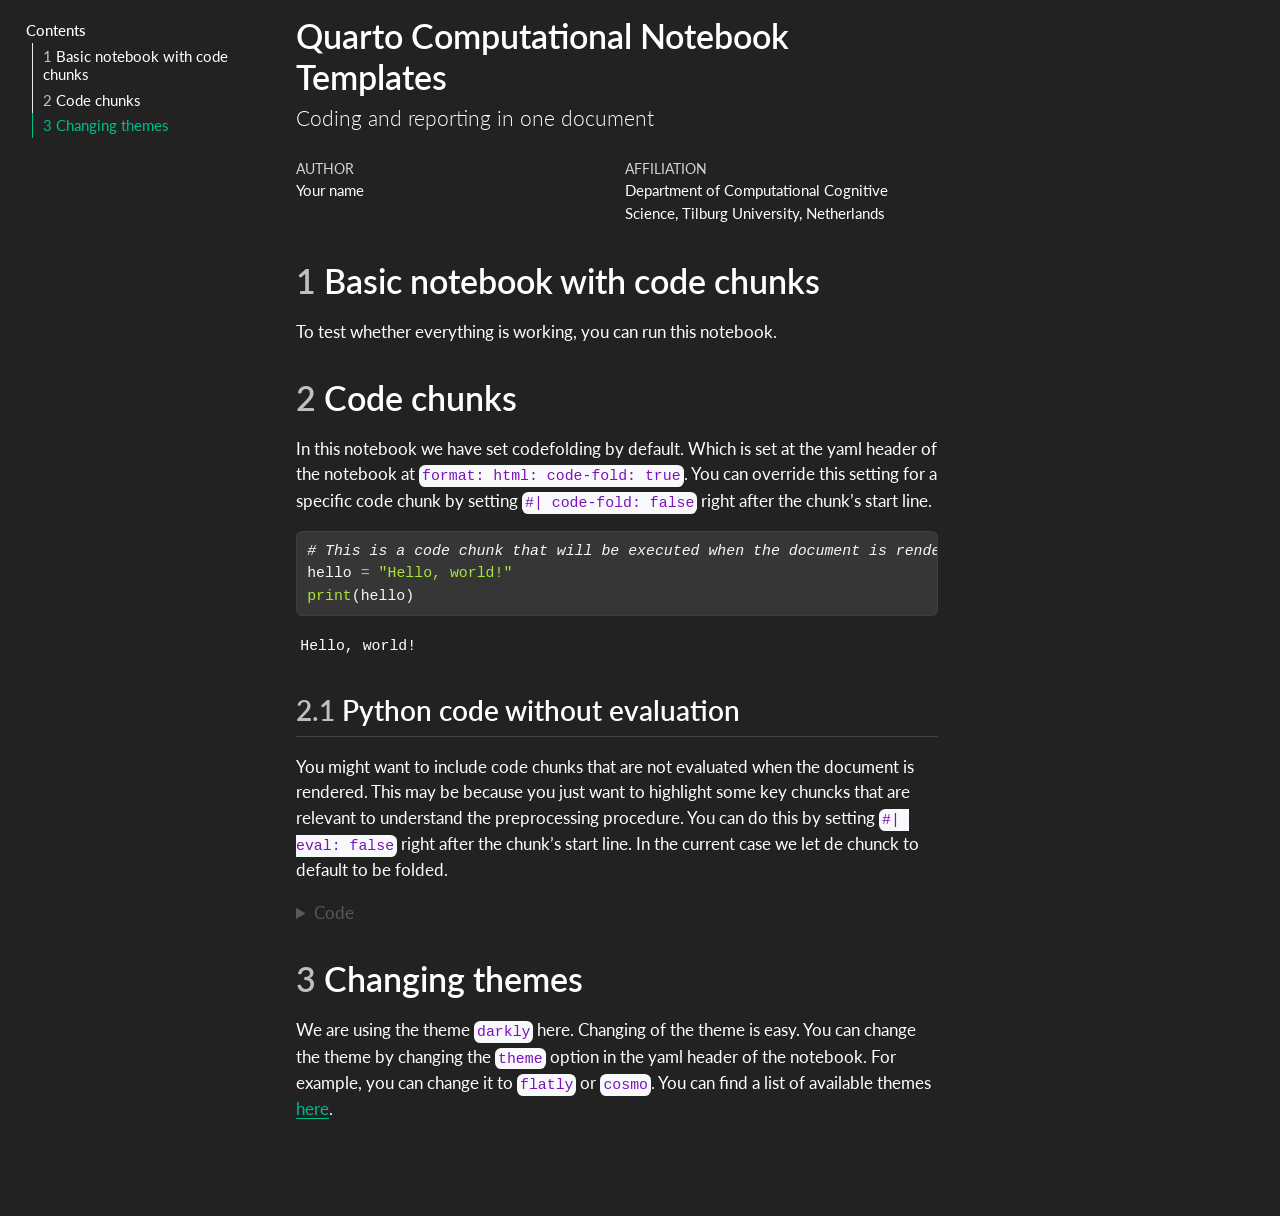
==== workspaces/basicnotebookprerendered/index.html @ 8256eb09 "Include workspace examples." ====
<!DOCTYPE html>
<html xmlns="http://www.w3.org/1999/xhtml" lang="en" xml:lang="en"><head>

<meta charset="utf-8">
<meta name="generator" content="quarto-1.7.29">

<meta name="viewport" content="width=device-width, initial-scale=1.0, user-scalable=yes">

<meta name="author" content="Your name">

<title>Quarto Computational Notebook Templates</title>
<style>
code{white-space: pre-wrap;}
span.smallcaps{font-variant: small-caps;}
div.columns{display: flex; gap: min(4vw, 1.5em);}
div.column{flex: auto; overflow-x: auto;}
div.hanging-indent{margin-left: 1.5em; text-indent: -1.5em;}
ul.task-list{list-style: none;}
ul.task-list li input[type="checkbox"] {
  width: 0.8em;
  margin: 0 0.8em 0.2em -1em; /* quarto-specific, see https://github.com/quarto-dev/quarto-cli/issues/4556 */ 
  vertical-align: middle;
}
/* CSS for syntax highlighting */
html { -webkit-text-size-adjust: 100%; }
pre > code.sourceCode { white-space: pre; position: relative; }
pre > code.sourceCode > span { display: inline-block; line-height: 1.25; }
pre > code.sourceCode > span:empty { height: 1.2em; }
.sourceCode { overflow: visible; }
code.sourceCode > span { color: inherit; text-decoration: inherit; }
div.sourceCode { margin: 1em 0; }
pre.sourceCode { margin: 0; }
@media screen {
div.sourceCode { overflow: auto; }
}
@media print {
pre > code.sourceCode { white-space: pre-wrap; }
pre > code.sourceCode > span { text-indent: -5em; padding-left: 5em; }
}
pre.numberSource code
  { counter-reset: source-line 0; }
pre.numberSource code > span
  { position: relative; left: -4em; counter-increment: source-line; }
pre.numberSource code > span > a:first-child::before
  { content: counter(source-line);
    position: relative; left: -1em; text-align: right; vertical-align: baseline;
    border: none; display: inline-block;
    -webkit-touch-callout: none; -webkit-user-select: none;
    -khtml-user-select: none; -moz-user-select: none;
    -ms-user-select: none; user-select: none;
    padding: 0 4px; width: 4em;
  }
pre.numberSource { margin-left: 3em;  padding-left: 4px; }
div.sourceCode
  {   }
@media screen {
pre > code.sourceCode > span > a:first-child::before { text-decoration: underline; }
}
</style>


<script src="index_files/libs/clipboard/clipboard.min.js"></script>
<script src="index_files/libs/quarto-html/quarto.js" type="module"></script>
<script src="index_files/libs/quarto-html/tabsets/tabsets.js" type="module"></script>
<script src="index_files/libs/quarto-html/popper.min.js"></script>
<script src="index_files/libs/quarto-html/tippy.umd.min.js"></script>
<script src="index_files/libs/quarto-html/anchor.min.js"></script>
<link href="index_files/libs/quarto-html/tippy.css" rel="stylesheet">
<link href="index_files/libs/quarto-html/quarto-syntax-highlighting-dark-748b535e376f14d4692bf2b2e5fd6380.css" rel="stylesheet" id="quarto-text-highlighting-styles">
<script src="index_files/libs/bootstrap/bootstrap.min.js"></script>
<link href="index_files/libs/bootstrap/bootstrap-icons.css" rel="stylesheet">
<link href="index_files/libs/bootstrap/bootstrap-dd69d3d26763a1884eb60582decffdb7.min.css" rel="stylesheet" append-hash="true" id="quarto-bootstrap" data-mode="dark">


</head>

<body class="quarto-light">

<div id="quarto-content" class="page-columns page-rows-contents page-layout-article toc-left">
<div id="quarto-sidebar-toc-left" class="sidebar toc-left">
  <nav id="TOC" role="doc-toc" class="toc-active">
    <h2 id="toc-title">Contents</h2>
   
  <ul>
  <li><a href="#basic-notebook-with-code-chunks" id="toc-basic-notebook-with-code-chunks" class="nav-link active" data-scroll-target="#basic-notebook-with-code-chunks"><span class="header-section-number">1</span> Basic notebook with code chunks</a></li>
  <li><a href="#code-chunks" id="toc-code-chunks" class="nav-link" data-scroll-target="#code-chunks"><span class="header-section-number">2</span> Code chunks</a>
  <ul class="collapse">
  <li><a href="#python-code-without-evaluation" id="toc-python-code-without-evaluation" class="nav-link" data-scroll-target="#python-code-without-evaluation"><span class="header-section-number">2.1</span> Python code without evaluation</a></li>
  </ul></li>
  <li><a href="#changing-themes" id="toc-changing-themes" class="nav-link" data-scroll-target="#changing-themes"><span class="header-section-number">3</span> Changing themes</a></li>
  </ul>
</nav>
</div>
<div id="quarto-margin-sidebar" class="sidebar margin-sidebar zindex-bottom">
</div>
<main class="content" id="quarto-document-content">

<header id="title-block-header" class="quarto-title-block default">
<div class="quarto-title">
<h1 class="title">Quarto Computational Notebook Templates</h1>
<p class="subtitle lead">Coding and reporting in one document</p>
</div>


<div class="quarto-title-meta-author">
  <div class="quarto-title-meta-heading">Author</div>
  <div class="quarto-title-meta-heading">Affiliation</div>
  
    <div class="quarto-title-meta-contents">
    <p class="author">Your name </p>
  </div>
  <div class="quarto-title-meta-contents">
        <p class="affiliation">
            Department of Computational Cognitive Science, Tilburg University, Netherlands
          </p>
      </div>
  </div>

<div class="quarto-title-meta">

      
  
    
  </div>
  


</header>


<section id="basic-notebook-with-code-chunks" class="level1" data-number="1">
<h1 data-number="1"><span class="header-section-number">1</span> Basic notebook with code chunks</h1>
<p>To test whether everything is working, you can run this notebook.</p>
</section>
<section id="code-chunks" class="level1" data-number="2">
<h1 data-number="2"><span class="header-section-number">2</span> Code chunks</h1>
<p>In this notebook we have set codefolding by default. Which is set at the yaml header of the notebook at <code>format: html: code-fold: true</code>. You can override this setting for a specific code chunk by setting <code>#| code-fold: false</code> right after the chunk’s start line.</p>
<div id="be5380f8" class="cell" data-execution_count="1">
<div class="sourceCode cell-code" id="cb1"><pre class="sourceCode python code-with-copy"><code class="sourceCode python"><span id="cb1-1"><a href="#cb1-1" aria-hidden="true" tabindex="-1"></a><span class="co"># This is a code chunk that will be executed when the document is rendered.</span></span>
<span id="cb1-2"><a href="#cb1-2" aria-hidden="true" tabindex="-1"></a>hello <span class="op">=</span> <span class="st">"Hello, world!"</span></span>
<span id="cb1-3"><a href="#cb1-3" aria-hidden="true" tabindex="-1"></a><span class="bu">print</span>(hello)</span></code><button title="Copy to Clipboard" class="code-copy-button"><i class="bi"></i></button></pre></div>
<div class="cell-output cell-output-stdout">
<pre><code>Hello, world!</code></pre>
</div>
</div>
<section id="python-code-without-evaluation" class="level2" data-number="2.1">
<h2 data-number="2.1" class="anchored" data-anchor-id="python-code-without-evaluation"><span class="header-section-number">2.1</span> Python code without evaluation</h2>
<p>You might want to include code chunks that are not evaluated when the document is rendered. This may be because you just want to highlight some key chuncks that are relevant to understand the preprocessing procedure. You can do this by setting <code>#| eval: false</code> right after the chunk’s start line. In the current case we let de chunck to default to be folded.</p>
<div id="925dd964" class="cell" data-execution_count="2">
<details class="code-fold">
<summary>Code</summary>
<div class="sourceCode cell-code" id="cb3"><pre class="sourceCode python code-with-copy"><code class="sourceCode python"><span id="cb3-1"><a href="#cb3-1" aria-hidden="true" tabindex="-1"></a><span class="im">import</span> scipy.stats <span class="im">as</span> stats</span>
<span id="cb3-2"><a href="#cb3-2" aria-hidden="true" tabindex="-1"></a></span>
<span id="cb3-3"><a href="#cb3-3" aria-hidden="true" tabindex="-1"></a><span class="co"># simulate a timeseries of 1000 data points</span></span>
<span id="cb3-4"><a href="#cb3-4" aria-hidden="true" tabindex="-1"></a>ts <span class="op">=</span> stats.norm.rvs(size<span class="op">=</span><span class="dv">1000</span>)</span>
<span id="cb3-5"><a href="#cb3-5" aria-hidden="true" tabindex="-1"></a></span>
<span id="cb3-6"><a href="#cb3-6" aria-hidden="true" tabindex="-1"></a><span class="co"># take the mean</span></span>
<span id="cb3-7"><a href="#cb3-7" aria-hidden="true" tabindex="-1"></a>mean_ts <span class="op">=</span> stats.tmean(ts)</span>
<span id="cb3-8"><a href="#cb3-8" aria-hidden="true" tabindex="-1"></a><span class="bu">print</span>(<span class="ss">f"The mean of the simulated timeseries is: </span><span class="sc">{</span>mean_ts<span class="sc">}</span><span class="ss">"</span>)</span></code><button title="Copy to Clipboard" class="code-copy-button"><i class="bi"></i></button></pre></div>
</details>
</div>
</section>
</section>
<section id="changing-themes" class="level1" data-number="3">
<h1 data-number="3"><span class="header-section-number">3</span> Changing themes</h1>
<p>We are using the theme <code>darkly</code> here. Changing of the theme is easy. You can change the theme by changing the <code>theme</code> option in the yaml header of the notebook. For example, you can change it to <code>flatly</code> or <code>cosmo</code>. You can find a list of available themes <a href="https://quarto.org/docs/output-formats/html-themes.html">here</a>.</p>
</section>

</main>
<!-- /main column -->
<script id="quarto-html-after-body" type="application/javascript">
  window.document.addEventListener("DOMContentLoaded", function (event) {
    const icon = "";
    const anchorJS = new window.AnchorJS();
    anchorJS.options = {
      placement: 'right',
      icon: icon
    };
    anchorJS.add('.anchored');
    const isCodeAnnotation = (el) => {
      for (const clz of el.classList) {
        if (clz.startsWith('code-annotation-')) {                     
          return true;
        }
      }
      return false;
    }
    const onCopySuccess = function(e) {
      // button target
      const button = e.trigger;
      // don't keep focus
      button.blur();
      // flash "checked"
      button.classList.add('code-copy-button-checked');
      var currentTitle = button.getAttribute("title");
      button.setAttribute("title", "Copied!");
      let tooltip;
      if (window.bootstrap) {
        button.setAttribute("data-bs-toggle", "tooltip");
        button.setAttribute("data-bs-placement", "left");
        button.setAttribute("data-bs-title", "Copied!");
        tooltip = new bootstrap.Tooltip(button, 
          { trigger: "manual", 
            customClass: "code-copy-button-tooltip",
            offset: [0, -8]});
        tooltip.show();    
      }
      setTimeout(function() {
        if (tooltip) {
          tooltip.hide();
          button.removeAttribute("data-bs-title");
          button.removeAttribute("data-bs-toggle");
          button.removeAttribute("data-bs-placement");
        }
        button.setAttribute("title", currentTitle);
        button.classList.remove('code-copy-button-checked');
      }, 1000);
      // clear code selection
      e.clearSelection();
    }
    const getTextToCopy = function(trigger) {
        const codeEl = trigger.previousElementSibling.cloneNode(true);
        for (const childEl of codeEl.children) {
          if (isCodeAnnotation(childEl)) {
            childEl.remove();
          }
        }
        return codeEl.innerText;
    }
    const clipboard = new window.ClipboardJS('.code-copy-button:not([data-in-quarto-modal])', {
      text: getTextToCopy
    });
    clipboard.on('success', onCopySuccess);
    if (window.document.getElementById('quarto-embedded-source-code-modal')) {
      const clipboardModal = new window.ClipboardJS('.code-copy-button[data-in-quarto-modal]', {
        text: getTextToCopy,
        container: window.document.getElementById('quarto-embedded-source-code-modal')
      });
      clipboardModal.on('success', onCopySuccess);
    }
      var localhostRegex = new RegExp(/^(?:http|https):\/\/localhost\:?[0-9]*\//);
      var mailtoRegex = new RegExp(/^mailto:/);
        var filterRegex = new RegExp('/' + window.location.host + '/');
      var isInternal = (href) => {
          return filterRegex.test(href) || localhostRegex.test(href) || mailtoRegex.test(href);
      }
      // Inspect non-navigation links and adorn them if external
     var links = window.document.querySelectorAll('a[href]:not(.nav-link):not(.navbar-brand):not(.toc-action):not(.sidebar-link):not(.sidebar-item-toggle):not(.pagination-link):not(.no-external):not([aria-hidden]):not(.dropdown-item):not(.quarto-navigation-tool):not(.about-link)');
      for (var i=0; i<links.length; i++) {
        const link = links[i];
        if (!isInternal(link.href)) {
          // undo the damage that might have been done by quarto-nav.js in the case of
          // links that we want to consider external
          if (link.dataset.originalHref !== undefined) {
            link.href = link.dataset.originalHref;
          }
        }
      }
    function tippyHover(el, contentFn, onTriggerFn, onUntriggerFn) {
      const config = {
        allowHTML: true,
        maxWidth: 500,
        delay: 100,
        arrow: false,
        appendTo: function(el) {
            return el.parentElement;
        },
        interactive: true,
        interactiveBorder: 10,
        theme: 'quarto',
        placement: 'bottom-start',
      };
      if (contentFn) {
        config.content = contentFn;
      }
      if (onTriggerFn) {
        config.onTrigger = onTriggerFn;
      }
      if (onUntriggerFn) {
        config.onUntrigger = onUntriggerFn;
      }
      window.tippy(el, config); 
    }
    const noterefs = window.document.querySelectorAll('a[role="doc-noteref"]');
    for (var i=0; i<noterefs.length; i++) {
      const ref = noterefs[i];
      tippyHover(ref, function() {
        // use id or data attribute instead here
        let href = ref.getAttribute('data-footnote-href') || ref.getAttribute('href');
        try { href = new URL(href).hash; } catch {}
        const id = href.replace(/^#\/?/, "");
        const note = window.document.getElementById(id);
        if (note) {
          return note.innerHTML;
        } else {
          return "";
        }
      });
    }
    const xrefs = window.document.querySelectorAll('a.quarto-xref');
    const processXRef = (id, note) => {
      // Strip column container classes
      const stripColumnClz = (el) => {
        el.classList.remove("page-full", "page-columns");
        if (el.children) {
          for (const child of el.children) {
            stripColumnClz(child);
          }
        }
      }
      stripColumnClz(note)
      if (id === null || id.startsWith('sec-')) {
        // Special case sections, only their first couple elements
        const container = document.createElement("div");
        if (note.children && note.children.length > 2) {
          container.appendChild(note.children[0].cloneNode(true));
          for (let i = 1; i < note.children.length; i++) {
            const child = note.children[i];
            if (child.tagName === "P" && child.innerText === "") {
              continue;
            } else {
              container.appendChild(child.cloneNode(true));
              break;
            }
          }
          if (window.Quarto?.typesetMath) {
            window.Quarto.typesetMath(container);
          }
          return container.innerHTML
        } else {
          if (window.Quarto?.typesetMath) {
            window.Quarto.typesetMath(note);
          }
          return note.innerHTML;
        }
      } else {
        // Remove any anchor links if they are present
        const anchorLink = note.querySelector('a.anchorjs-link');
        if (anchorLink) {
          anchorLink.remove();
        }
        if (window.Quarto?.typesetMath) {
          window.Quarto.typesetMath(note);
        }
        if (note.classList.contains("callout")) {
          return note.outerHTML;
        } else {
          return note.innerHTML;
        }
      }
    }
    for (var i=0; i<xrefs.length; i++) {
      const xref = xrefs[i];
      tippyHover(xref, undefined, function(instance) {
        instance.disable();
        let url = xref.getAttribute('href');
        let hash = undefined; 
        if (url.startsWith('#')) {
          hash = url;
        } else {
          try { hash = new URL(url).hash; } catch {}
        }
        if (hash) {
          const id = hash.replace(/^#\/?/, "");
          const note = window.document.getElementById(id);
          if (note !== null) {
            try {
              const html = processXRef(id, note.cloneNode(true));
              instance.setContent(html);
            } finally {
              instance.enable();
              instance.show();
            }
          } else {
            // See if we can fetch this
            fetch(url.split('#')[0])
            .then(res => res.text())
            .then(html => {
              const parser = new DOMParser();
              const htmlDoc = parser.parseFromString(html, "text/html");
              const note = htmlDoc.getElementById(id);
              if (note !== null) {
                const html = processXRef(id, note);
                instance.setContent(html);
              } 
            }).finally(() => {
              instance.enable();
              instance.show();
            });
          }
        } else {
          // See if we can fetch a full url (with no hash to target)
          // This is a special case and we should probably do some content thinning / targeting
          fetch(url)
          .then(res => res.text())
          .then(html => {
            const parser = new DOMParser();
            const htmlDoc = parser.parseFromString(html, "text/html");
            const note = htmlDoc.querySelector('main.content');
            if (note !== null) {
              // This should only happen for chapter cross references
              // (since there is no id in the URL)
              // remove the first header
              if (note.children.length > 0 && note.children[0].tagName === "HEADER") {
                note.children[0].remove();
              }
              const html = processXRef(null, note);
              instance.setContent(html);
            } 
          }).finally(() => {
            instance.enable();
            instance.show();
          });
        }
      }, function(instance) {
      });
    }
        let selectedAnnoteEl;
        const selectorForAnnotation = ( cell, annotation) => {
          let cellAttr = 'data-code-cell="' + cell + '"';
          let lineAttr = 'data-code-annotation="' +  annotation + '"';
          const selector = 'span[' + cellAttr + '][' + lineAttr + ']';
          return selector;
        }
        const selectCodeLines = (annoteEl) => {
          const doc = window.document;
          const targetCell = annoteEl.getAttribute("data-target-cell");
          const targetAnnotation = annoteEl.getAttribute("data-target-annotation");
          const annoteSpan = window.document.querySelector(selectorForAnnotation(targetCell, targetAnnotation));
          const lines = annoteSpan.getAttribute("data-code-lines").split(",");
          const lineIds = lines.map((line) => {
            return targetCell + "-" + line;
          })
          let top = null;
          let height = null;
          let parent = null;
          if (lineIds.length > 0) {
              //compute the position of the single el (top and bottom and make a div)
              const el = window.document.getElementById(lineIds[0]);
              top = el.offsetTop;
              height = el.offsetHeight;
              parent = el.parentElement.parentElement;
            if (lineIds.length > 1) {
              const lastEl = window.document.getElementById(lineIds[lineIds.length - 1]);
              const bottom = lastEl.offsetTop + lastEl.offsetHeight;
              height = bottom - top;
            }
            if (top !== null && height !== null && parent !== null) {
              // cook up a div (if necessary) and position it 
              let div = window.document.getElementById("code-annotation-line-highlight");
              if (div === null) {
                div = window.document.createElement("div");
                div.setAttribute("id", "code-annotation-line-highlight");
                div.style.position = 'absolute';
                parent.appendChild(div);
              }
              div.style.top = top - 2 + "px";
              div.style.height = height + 4 + "px";
              div.style.left = 0;
              let gutterDiv = window.document.getElementById("code-annotation-line-highlight-gutter");
              if (gutterDiv === null) {
                gutterDiv = window.document.createElement("div");
                gutterDiv.setAttribute("id", "code-annotation-line-highlight-gutter");
                gutterDiv.style.position = 'absolute';
                const codeCell = window.document.getElementById(targetCell);
                const gutter = codeCell.querySelector('.code-annotation-gutter');
                gutter.appendChild(gutterDiv);
              }
              gutterDiv.style.top = top - 2 + "px";
              gutterDiv.style.height = height + 4 + "px";
            }
            selectedAnnoteEl = annoteEl;
          }
        };
        const unselectCodeLines = () => {
          const elementsIds = ["code-annotation-line-highlight", "code-annotation-line-highlight-gutter"];
          elementsIds.forEach((elId) => {
            const div = window.document.getElementById(elId);
            if (div) {
              div.remove();
            }
          });
          selectedAnnoteEl = undefined;
        };
          // Handle positioning of the toggle
      window.addEventListener(
        "resize",
        throttle(() => {
          elRect = undefined;
          if (selectedAnnoteEl) {
            selectCodeLines(selectedAnnoteEl);
          }
        }, 10)
      );
      function throttle(fn, ms) {
      let throttle = false;
      let timer;
        return (...args) => {
          if(!throttle) { // first call gets through
              fn.apply(this, args);
              throttle = true;
          } else { // all the others get throttled
              if(timer) clearTimeout(timer); // cancel #2
              timer = setTimeout(() => {
                fn.apply(this, args);
                timer = throttle = false;
              }, ms);
          }
        };
      }
        // Attach click handler to the DT
        const annoteDls = window.document.querySelectorAll('dt[data-target-cell]');
        for (const annoteDlNode of annoteDls) {
          annoteDlNode.addEventListener('click', (event) => {
            const clickedEl = event.target;
            if (clickedEl !== selectedAnnoteEl) {
              unselectCodeLines();
              const activeEl = window.document.querySelector('dt[data-target-cell].code-annotation-active');
              if (activeEl) {
                activeEl.classList.remove('code-annotation-active');
              }
              selectCodeLines(clickedEl);
              clickedEl.classList.add('code-annotation-active');
            } else {
              // Unselect the line
              unselectCodeLines();
              clickedEl.classList.remove('code-annotation-active');
            }
          });
        }
    const findCites = (el) => {
      const parentEl = el.parentElement;
      if (parentEl) {
        const cites = parentEl.dataset.cites;
        if (cites) {
          return {
            el,
            cites: cites.split(' ')
          };
        } else {
          return findCites(el.parentElement)
        }
      } else {
        return undefined;
      }
    };
    var bibliorefs = window.document.querySelectorAll('a[role="doc-biblioref"]');
    for (var i=0; i<bibliorefs.length; i++) {
      const ref = bibliorefs[i];
      const citeInfo = findCites(ref);
      if (citeInfo) {
        tippyHover(citeInfo.el, function() {
          var popup = window.document.createElement('div');
          citeInfo.cites.forEach(function(cite) {
            var citeDiv = window.document.createElement('div');
            citeDiv.classList.add('hanging-indent');
            citeDiv.classList.add('csl-entry');
            var biblioDiv = window.document.getElementById('ref-' + cite);
            if (biblioDiv) {
              citeDiv.innerHTML = biblioDiv.innerHTML;
            }
            popup.appendChild(citeDiv);
          });
          return popup.innerHTML;
        });
      }
    }
  });
  </script>
</div> <!-- /content -->




</body></html>
---- workspaces/basicnotebookprerendered/index_files/libs/quarto-html/tippy.css ----
.tippy-box[data-animation=fade][data-state=hidden]{opacity:0}[data-tippy-root]{max-width:calc(100vw - 10px)}.tippy-box{position:relative;background-color:#333;color:#fff;border-radius:4px;font-size:14px;line-height:1.4;white-space:normal;outline:0;transition-property:transform,visibility,opacity}.tippy-box[data-placement^=top]>.tippy-arrow{bottom:0}.tippy-box[data-placement^=top]>.tippy-arrow:before{bottom:-7px;left:0;border-width:8px 8px 0;border-top-color:initial;transform-origin:center top}.tippy-box[data-placement^=bottom]>.tippy-arrow{top:0}.tippy-box[data-placement^=bottom]>.tippy-arrow:before{top:-7px;left:0;border-width:0 8px 8px;border-bottom-color:initial;transform-origin:center bottom}.tippy-box[data-placement^=left]>.tippy-arrow{right:0}.tippy-box[data-placement^=left]>.tippy-arrow:before{border-width:8px 0 8px 8px;border-left-color:initial;right:-7px;transform-origin:center left}.tippy-box[data-placement^=right]>.tippy-arrow{left:0}.tippy-box[data-placement^=right]>.tippy-arrow:before{left:-7px;border-width:8px 8px 8px 0;border-right-color:initial;transform-origin:center right}.tippy-box[data-inertia][data-state=visible]{transition-timing-function:cubic-bezier(.54,1.5,.38,1.11)}.tippy-arrow{width:16px;height:16px;color:#333}.tippy-arrow:before{content:"";position:absolute;border-color:transparent;border-style:solid}.tippy-content{position:relative;padding:5px 9px;z-index:1}
---- workspaces/basicnotebookprerendered/index_files/libs/quarto-html/quarto-syntax-highlighting-dark-748b535e376f14d4692bf2b2e5fd6380.css ----
/* quarto syntax highlight colors */
:root {
  --quarto-hl-al-color: #f07178;
  --quarto-hl-an-color: #d4d0ab;
  --quarto-hl-at-color: #00e0e0;
  --quarto-hl-bn-color: #d4d0ab;
  --quarto-hl-bu-color: #abe338;
  --quarto-hl-ch-color: #abe338;
  --quarto-hl-co-color: #f8f8f2;
  --quarto-hl-cv-color: #ffd700;
  --quarto-hl-cn-color: #ffd700;
  --quarto-hl-cf-color: #ffa07a;
  --quarto-hl-dt-color: #ffa07a;
  --quarto-hl-dv-color: #d4d0ab;
  --quarto-hl-do-color: #f8f8f2;
  --quarto-hl-er-color: #f07178;
  --quarto-hl-ex-color: #00e0e0;
  --quarto-hl-fl-color: #d4d0ab;
  --quarto-hl-fu-color: #ffa07a;
  --quarto-hl-im-color: #abe338;
  --quarto-hl-in-color: #d4d0ab;
  --quarto-hl-kw-color: #ffa07a;
  --quarto-hl-op-color: #ffa07a;
  --quarto-hl-ot-color: #00e0e0;
  --quarto-hl-pp-color: #dcc6e0;
  --quarto-hl-re-color: #00e0e0;
  --quarto-hl-sc-color: #abe338;
  --quarto-hl-ss-color: #abe338;
  --quarto-hl-st-color: #abe338;
  --quarto-hl-va-color: #00e0e0;
  --quarto-hl-vs-color: #abe338;
  --quarto-hl-wa-color: #dcc6e0;
}

/* other quarto variables */
:root {
  --quarto-font-monospace: SFMono-Regular, Menlo, Monaco, Consolas, "Liberation Mono", "Courier New", monospace;
}

/* syntax highlight based on Pandoc's rules */
pre > code.sourceCode > span {
  color: #f8f8f2;
}

code.sourceCode > span {
  color: #f8f8f2;
}

div.sourceCode,
div.sourceCode pre.sourceCode {
  color: #f8f8f2;
}

/* Normal */
code span {
  color: #f8f8f2;
}

/* Alert */
code span.al {
  color: #f07178;
}

/* Annotation */
code span.an {
  color: #d4d0ab;
}

/* Attribute */
code span.at {
  color: #00e0e0;
}

/* BaseN */
code span.bn {
  color: #d4d0ab;
}

/* BuiltIn */
code span.bu {
  color: #abe338;
}

/* ControlFlow */
code span.cf {
  font-weight: bold;
  color: #ffa07a;
}

/* Char */
code span.ch {
  color: #abe338;
}

/* Constant */
code span.cn {
  color: #ffd700;
}

/* Comment */
code span.co {
  font-style: italic;
  color: #f8f8f2;
}

/* CommentVar */
code span.cv {
  color: #ffd700;
}

/* Documentation */
code span.do {
  color: #f8f8f2;
}

/* DataType */
code span.dt {
  color: #ffa07a;
}

/* DecVal */
code span.dv {
  color: #d4d0ab;
}

/* Error */
code span.er {
  color: #f07178;
  text-decoration: underline;
}

/* Extension */
code span.ex {
  font-weight: bold;
  color: #00e0e0;
}

/* Float */
code span.fl {
  color: #d4d0ab;
}

/* Function */
code span.fu {
  color: #ffa07a;
}

/* Import */
code span.im {
  color: #abe338;
}

/* Information */
code span.in {
  color: #d4d0ab;
}

/* Keyword */
code span.kw {
  font-weight: bold;
  color: #ffa07a;
}

/* Operator */
code span.op {
  color: #ffa07a;
}

/* Other */
code span.ot {
  color: #00e0e0;
}

/* Preprocessor */
code span.pp {
  color: #dcc6e0;
}

/* RegionMarker */
code span.re {
  background-color: #f8f8f2;
  color: #00e0e0;
}

/* SpecialChar */
code span.sc {
  color: #abe338;
}

/* SpecialString */
code span.ss {
  color: #abe338;
}

/* String */
code span.st {
  color: #abe338;
}

/* Variable */
code span.va {
  color: #00e0e0;
}

/* VerbatimString */
code span.vs {
  color: #abe338;
}

/* Warning */
code span.wa {
  color: #dcc6e0;
}

.prevent-inlining {
  content: "</";
}

/*# sourceMappingURL=a169f92a7619bb7359e95dffce117b32.css.map */
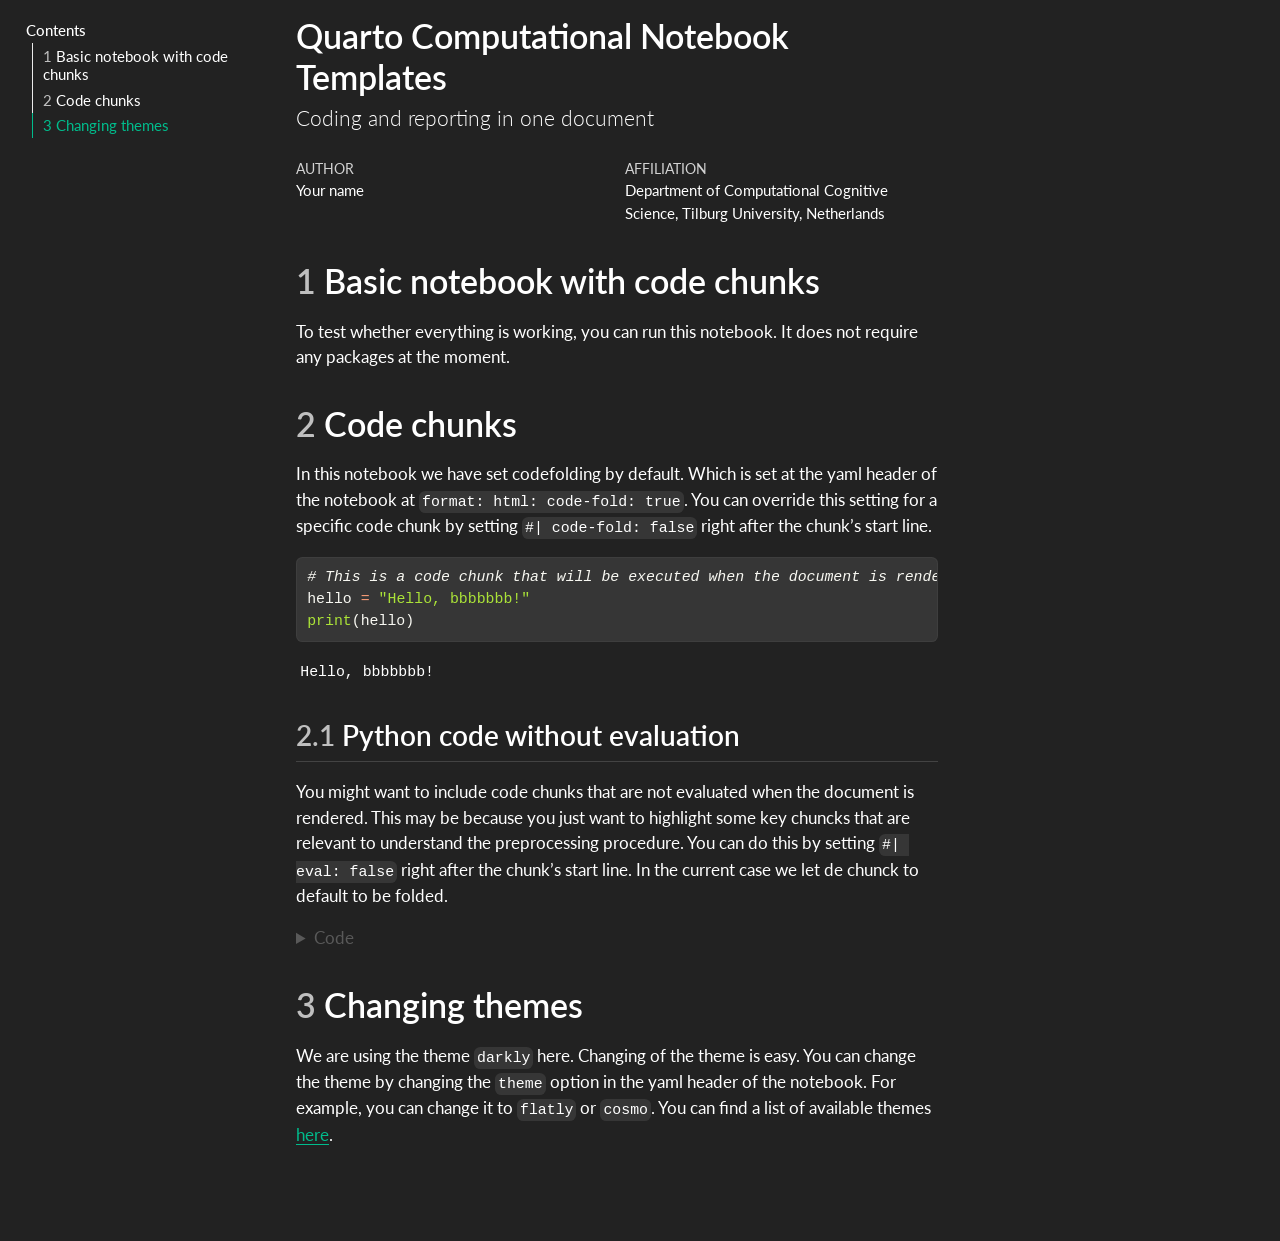
==== commit a7d53420: "Test commit" ====
--- a/workspaces/basicnotebookprerendered/index.html
+++ b/workspaces/basicnotebookprerendered/index.html
@@ -2,7 +2,7 @@
 <html xmlns="http://www.w3.org/1999/xhtml" lang="en" xml:lang="en"><head>
 
 <meta charset="utf-8">
-<meta name="generator" content="quarto-1.7.29">
+<meta name="generator" content="quarto-1.10.18">
 
 <meta name="viewport" content="width=device-width, initial-scale=1.0, user-scalable=yes">
 
@@ -10,10 +10,16 @@
 
 <title>Quarto Computational Notebook Templates</title>
 <style>
-code{white-space: pre-wrap;}
+/* Default styles provided by pandoc.
+** See https://pandoc.org/MANUAL.html#variables-for-html for config info.
+*/
 span.smallcaps{font-variant: small-caps;}
-div.columns{display: flex; gap: min(4vw, 1.5em);}
-div.column{flex: auto; overflow-x: auto;}
+div.columns{display: flex; gap: 1.5em;}
+div.column{flex: auto;}
+@media screen {
+div.columns{gap: min(4vw, 1.5em);}
+div.column{overflow-x: auto;}
+}
 div.hanging-indent{margin-left: 1.5em; text-indent: -1.5em;}
 ul.task-list{list-style: none;}
 ul.task-list li input[type="checkbox"] {
@@ -66,10 +72,10 @@
 <script src="index_files/libs/quarto-html/tippy.umd.min.js"></script>
 <script src="index_files/libs/quarto-html/anchor.min.js"></script>
 <link href="index_files/libs/quarto-html/tippy.css" rel="stylesheet">
-<link href="index_files/libs/quarto-html/quarto-syntax-highlighting-dark-748b535e376f14d4692bf2b2e5fd6380.css" rel="stylesheet" id="quarto-text-highlighting-styles">
+<link href="index_files/libs/quarto-html/quarto-syntax-highlighting-dark-b85bc7c33db8c58e0ec93c3465666fed.css" rel="stylesheet" id="quarto-text-highlighting-styles">
 <script src="index_files/libs/bootstrap/bootstrap.min.js"></script>
 <link href="index_files/libs/bootstrap/bootstrap-icons.css" rel="stylesheet">
-<link href="index_files/libs/bootstrap/bootstrap-dd69d3d26763a1884eb60582decffdb7.min.css" rel="stylesheet" append-hash="true" id="quarto-bootstrap" data-mode="dark">
+<link href="index_files/libs/bootstrap/bootstrap-b090971f8d9ab28eecce6b9986224eda.min.css" rel="stylesheet" append-hash="true" id="quarto-bootstrap" data-mode="dark">
 
 
 </head>
@@ -130,33 +136,33 @@
 
 <section id="basic-notebook-with-code-chunks" class="level1" data-number="1">
 <h1 data-number="1"><span class="header-section-number">1</span> Basic notebook with code chunks</h1>
-<p>To test whether everything is working, you can run this notebook.</p>
+<p>To test whether everything is working, you can run this notebook. It does not require any packages at the moment.</p>
 </section>
 <section id="code-chunks" class="level1" data-number="2">
 <h1 data-number="2"><span class="header-section-number">2</span> Code chunks</h1>
 <p>In this notebook we have set codefolding by default. Which is set at the yaml header of the notebook at <code>format: html: code-fold: true</code>. You can override this setting for a specific code chunk by setting <code>#| code-fold: false</code> right after the chunk’s start line.</p>
-<div id="be5380f8" class="cell" data-execution_count="1">
-<div class="sourceCode cell-code" id="cb1"><pre class="sourceCode python code-with-copy"><code class="sourceCode python"><span id="cb1-1"><a href="#cb1-1" aria-hidden="true" tabindex="-1"></a><span class="co"># This is a code chunk that will be executed when the document is rendered.</span></span>
-<span id="cb1-2"><a href="#cb1-2" aria-hidden="true" tabindex="-1"></a>hello <span class="op">=</span> <span class="st">"Hello, world!"</span></span>
-<span id="cb1-3"><a href="#cb1-3" aria-hidden="true" tabindex="-1"></a><span class="bu">print</span>(hello)</span></code><button title="Copy to Clipboard" class="code-copy-button"><i class="bi"></i></button></pre></div>
+<div id="c7dee721" class="cell" data-execution_count="1">
+<div class="code-copy-outer-scaffold"><div class="sourceCode cell-code" id="cb1"><pre class="sourceCode python code-with-copy"><code class="sourceCode python"><span id="cb1-1"><a href="#cb1-1" aria-hidden="true" tabindex="-1"></a><span class="co"># This is a code chunk that will be executed when the document is rendered.</span></span>
+<span id="cb1-2"><a href="#cb1-2" aria-hidden="true" tabindex="-1"></a>hello <span class="op">=</span> <span class="st">"Hello, bbbbbbb!"</span></span>
+<span id="cb1-3"><a href="#cb1-3" aria-hidden="true" tabindex="-1"></a><span class="bu">print</span>(hello)</span></code></pre></div><button title="Copy to Clipboard" class="code-copy-button"><i class="bi"></i></button></div>
 <div class="cell-output cell-output-stdout">
-<pre><code>Hello, world!</code></pre>
+<pre><code>Hello, bbbbbbb!</code></pre>
 </div>
 </div>
 <section id="python-code-without-evaluation" class="level2" data-number="2.1">
 <h2 data-number="2.1" class="anchored" data-anchor-id="python-code-without-evaluation"><span class="header-section-number">2.1</span> Python code without evaluation</h2>
 <p>You might want to include code chunks that are not evaluated when the document is rendered. This may be because you just want to highlight some key chuncks that are relevant to understand the preprocessing procedure. You can do this by setting <code>#| eval: false</code> right after the chunk’s start line. In the current case we let de chunck to default to be folded.</p>
-<div id="925dd964" class="cell" data-execution_count="2">
+<div id="c5a05aa6" class="cell" data-execution_count="2">
 <details class="code-fold">
 <summary>Code</summary>
-<div class="sourceCode cell-code" id="cb3"><pre class="sourceCode python code-with-copy"><code class="sourceCode python"><span id="cb3-1"><a href="#cb3-1" aria-hidden="true" tabindex="-1"></a><span class="im">import</span> scipy.stats <span class="im">as</span> stats</span>
+<div class="code-copy-outer-scaffold"><div class="sourceCode cell-code" id="cb3"><pre class="sourceCode python code-with-copy"><code class="sourceCode python"><span id="cb3-1"><a href="#cb3-1" aria-hidden="true" tabindex="-1"></a><span class="im">import</span> scipy.stats <span class="im">as</span> stats</span>
 <span id="cb3-2"><a href="#cb3-2" aria-hidden="true" tabindex="-1"></a></span>
 <span id="cb3-3"><a href="#cb3-3" aria-hidden="true" tabindex="-1"></a><span class="co"># simulate a timeseries of 1000 data points</span></span>
 <span id="cb3-4"><a href="#cb3-4" aria-hidden="true" tabindex="-1"></a>ts <span class="op">=</span> stats.norm.rvs(size<span class="op">=</span><span class="dv">1000</span>)</span>
 <span id="cb3-5"><a href="#cb3-5" aria-hidden="true" tabindex="-1"></a></span>
 <span id="cb3-6"><a href="#cb3-6" aria-hidden="true" tabindex="-1"></a><span class="co"># take the mean</span></span>
 <span id="cb3-7"><a href="#cb3-7" aria-hidden="true" tabindex="-1"></a>mean_ts <span class="op">=</span> stats.tmean(ts)</span>
-<span id="cb3-8"><a href="#cb3-8" aria-hidden="true" tabindex="-1"></a><span class="bu">print</span>(<span class="ss">f"The mean of the simulated timeseries is: </span><span class="sc">{</span>mean_ts<span class="sc">}</span><span class="ss">"</span>)</span></code><button title="Copy to Clipboard" class="code-copy-button"><i class="bi"></i></button></pre></div>
+<span id="cb3-8"><a href="#cb3-8" aria-hidden="true" tabindex="-1"></a><span class="bu">print</span>(<span class="ss">f"The mean of the simulated timeseries is: </span><span class="sc">{</span>mean_ts<span class="sc">}</span><span class="ss">"</span>)</span></code></pre></div><button title="Copy to Clipboard" class="code-copy-button"><i class="bi"></i></button></div>
 </details>
 </div>
 </section>
@@ -219,13 +225,14 @@
       e.clearSelection();
     }
     const getTextToCopy = function(trigger) {
-        const codeEl = trigger.previousElementSibling.cloneNode(true);
-        for (const childEl of codeEl.children) {
-          if (isCodeAnnotation(childEl)) {
-            childEl.remove();
-          }
-        }
-        return codeEl.innerText;
+      const outerScaffold = trigger.parentElement.cloneNode(true);
+      const codeEl = outerScaffold.querySelector('code');
+      for (const childEl of codeEl.children) {
+        if (isCodeAnnotation(childEl)) {
+          childEl.remove();
+        }
+      }
+      return codeEl.innerText;
     }
     const clipboard = new window.ClipboardJS('.code-copy-button:not([data-in-quarto-modal])', {
       text: getTextToCopy
--- a/workspaces/basicnotebookprerendered/index_files/libs/quarto-html/quarto-syntax-highlighting-dark-b85bc7c33db8c58e0ec93c3465666fed.css
+++ b/workspaces/basicnotebookprerendered/index_files/libs/quarto-html/quarto-syntax-highlighting-dark-b85bc7c33db8c58e0ec93c3465666fed.css
@@ -0,0 +1,219 @@
+/* quarto syntax highlight colors */
+:root {
+  --quarto-hl-al-color: #f07178;
+  --quarto-hl-an-color: #d4d0ab;
+  --quarto-hl-at-color: #00e0e0;
+  --quarto-hl-bn-color: #d4d0ab;
+  --quarto-hl-bu-color: #abe338;
+  --quarto-hl-ch-color: #abe338;
+  --quarto-hl-co-color: #f8f8f2;
+  --quarto-hl-cv-color: #ffd700;
+  --quarto-hl-cn-color: #ffd700;
+  --quarto-hl-cf-color: #ffa07a;
+  --quarto-hl-dt-color: #ffa07a;
+  --quarto-hl-dv-color: #d4d0ab;
+  --quarto-hl-do-color: #f8f8f2;
+  --quarto-hl-er-color: #f07178;
+  --quarto-hl-ex-color: #00e0e0;
+  --quarto-hl-fl-color: #d4d0ab;
+  --quarto-hl-fu-color: #ffa07a;
+  --quarto-hl-im-color: #abe338;
+  --quarto-hl-in-color: #d4d0ab;
+  --quarto-hl-kw-color: #ffa07a;
+  --quarto-hl-op-color: #ffa07a;
+  --quarto-hl-ot-color: #00e0e0;
+  --quarto-hl-pp-color: #dcc6e0;
+  --quarto-hl-re-color: #00e0e0;
+  --quarto-hl-sc-color: #abe338;
+  --quarto-hl-ss-color: #abe338;
+  --quarto-hl-st-color: #abe338;
+  --quarto-hl-va-color: #00e0e0;
+  --quarto-hl-vs-color: #abe338;
+  --quarto-hl-wa-color: #dcc6e0;
+}
+
+/* other quarto variables */
+:root {
+  --quarto-font-monospace: SFMono-Regular, Menlo, Monaco, Consolas, "Liberation Mono", "Courier New", monospace;
+}
+
+/* syntax highlight based on Pandoc's rules */
+pre > code.sourceCode > span {
+  color: #f8f8f2;
+}
+
+code.sourceCode > span {
+  color: #f8f8f2;
+}
+
+div.sourceCode,
+div.sourceCode pre.sourceCode {
+  color: #f8f8f2;
+}
+
+/* Normal */
+code span {
+  color: #f8f8f2;
+}
+
+/* Alert */
+code span.al {
+  color: #f07178;
+}
+
+/* Annotation */
+code span.an {
+  color: #d4d0ab;
+}
+
+/* Attribute */
+code span.at {
+  color: #00e0e0;
+}
+
+/* BaseN */
+code span.bn {
+  color: #d4d0ab;
+}
+
+/* BuiltIn */
+code span.bu {
+  color: #abe338;
+}
+
+/* ControlFlow */
+code span.cf {
+  font-weight: bold;
+  color: #ffa07a;
+}
+
+/* Char */
+code span.ch {
+  color: #abe338;
+}
+
+/* Constant */
+code span.cn {
+  color: #ffd700;
+}
+
+/* Comment */
+code span.co {
+  font-style: italic;
+  color: #f8f8f2;
+}
+
+/* CommentVar */
+code span.cv {
+  color: #ffd700;
+}
+
+/* Documentation */
+code span.do {
+  color: #f8f8f2;
+}
+
+/* DataType */
+code span.dt {
+  color: #ffa07a;
+}
+
+/* DecVal */
+code span.dv {
+  color: #d4d0ab;
+}
+
+/* Error */
+code span.er {
+  color: #f07178;
+  text-decoration: underline;
+}
+
+/* Extension */
+code span.ex {
+  font-weight: bold;
+  color: #00e0e0;
+}
+
+/* Float */
+code span.fl {
+  color: #d4d0ab;
+}
+
+/* Function */
+code span.fu {
+  color: #ffa07a;
+}
+
+/* Import */
+code span.im {
+  color: #abe338;
+}
+
+/* Information */
+code span.in {
+  color: #d4d0ab;
+}
+
+/* Keyword */
+code span.kw {
+  font-weight: bold;
+  color: #ffa07a;
+}
+
+/* Operator */
+code span.op {
+  color: #ffa07a;
+}
+
+/* Other */
+code span.ot {
+  color: #00e0e0;
+}
+
+/* Preprocessor */
+code span.pp {
+  color: #dcc6e0;
+}
+
+/* RegionMarker */
+code span.re {
+  background-color: #f8f8f2;
+  color: #00e0e0;
+}
+
+/* SpecialChar */
+code span.sc {
+  color: #abe338;
+}
+
+/* SpecialString */
+code span.ss {
+  color: #abe338;
+}
+
+/* String */
+code span.st {
+  color: #abe338;
+}
+
+/* Variable */
+code span.va {
+  color: #00e0e0;
+}
+
+/* VerbatimString */
+code span.vs {
+  color: #abe338;
+}
+
+/* Warning */
+code span.wa {
+  color: #dcc6e0;
+}
+
+.prevent-inlining {
+  content: "</";
+}
+
+/*# sourceMappingURL=4ed8f1090dec6531da29ab00902aa718.css.map */
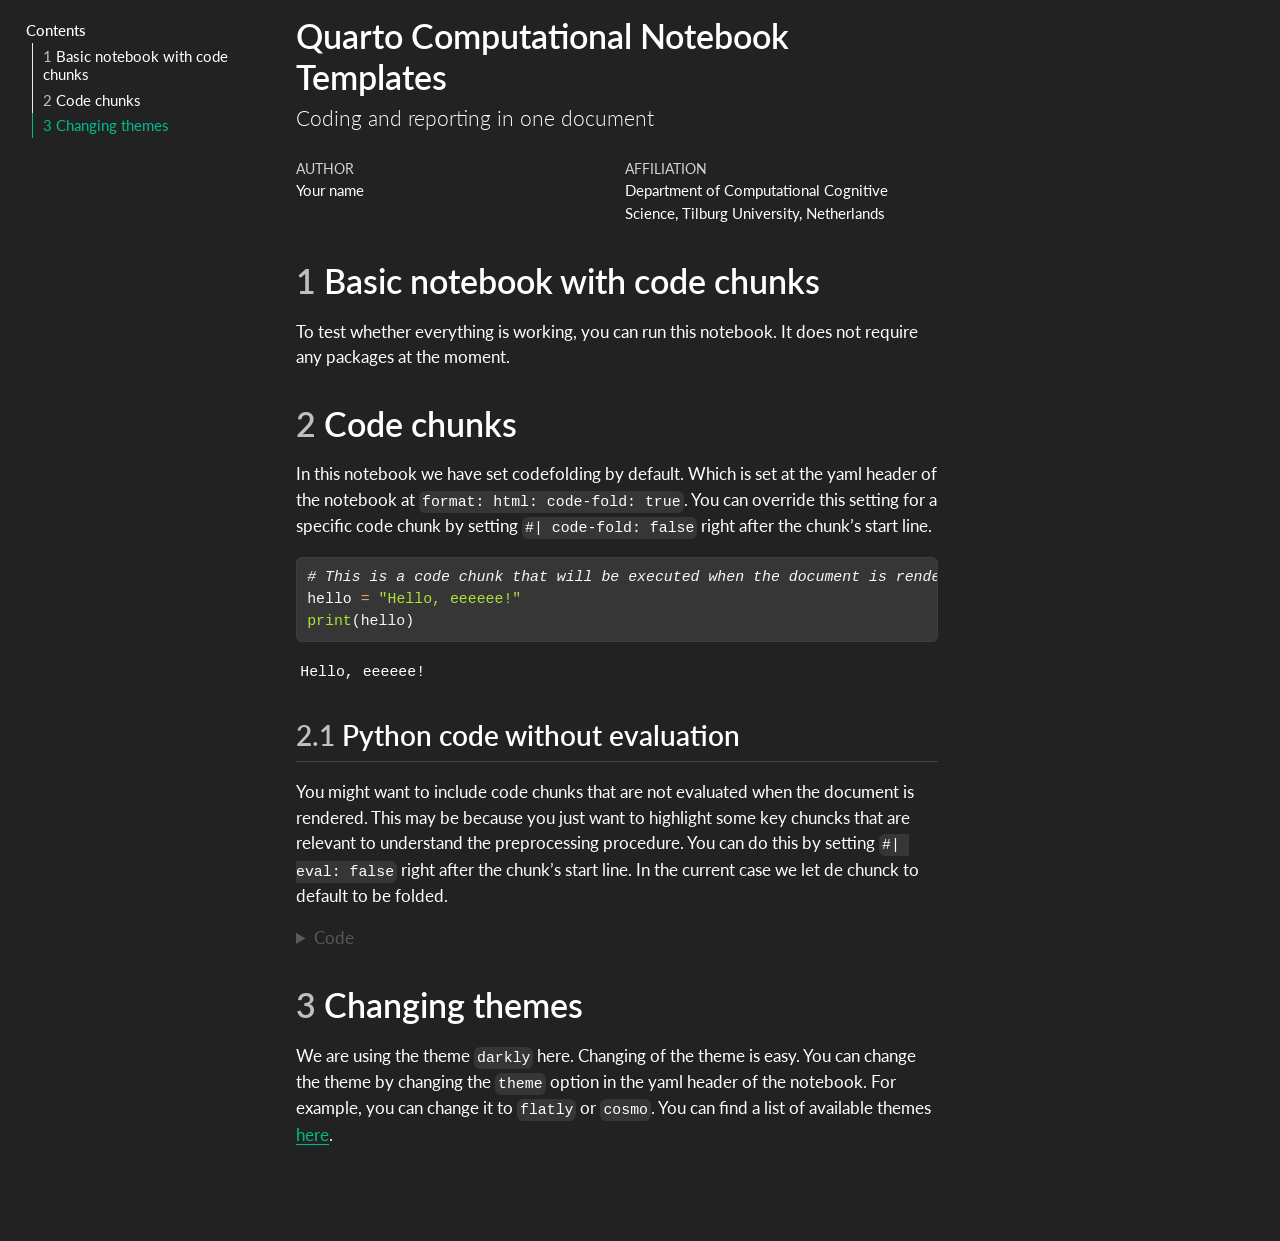
==== commit bfa4ccae: "first test work" ====
--- a/workspaces/basicnotebookprerendered/index.html
+++ b/workspaces/basicnotebookprerendered/index.html
@@ -141,18 +141,18 @@
 <section id="code-chunks" class="level1" data-number="2">
 <h1 data-number="2"><span class="header-section-number">2</span> Code chunks</h1>
 <p>In this notebook we have set codefolding by default. Which is set at the yaml header of the notebook at <code>format: html: code-fold: true</code>. You can override this setting for a specific code chunk by setting <code>#| code-fold: false</code> right after the chunk’s start line.</p>
-<div id="c7dee721" class="cell" data-execution_count="1">
+<div id="ff52a134" class="cell" data-execution_count="1">
 <div class="code-copy-outer-scaffold"><div class="sourceCode cell-code" id="cb1"><pre class="sourceCode python code-with-copy"><code class="sourceCode python"><span id="cb1-1"><a href="#cb1-1" aria-hidden="true" tabindex="-1"></a><span class="co"># This is a code chunk that will be executed when the document is rendered.</span></span>
-<span id="cb1-2"><a href="#cb1-2" aria-hidden="true" tabindex="-1"></a>hello <span class="op">=</span> <span class="st">"Hello, bbbbbbb!"</span></span>
+<span id="cb1-2"><a href="#cb1-2" aria-hidden="true" tabindex="-1"></a>hello <span class="op">=</span> <span class="st">"Hello, eeeeee!"</span></span>
 <span id="cb1-3"><a href="#cb1-3" aria-hidden="true" tabindex="-1"></a><span class="bu">print</span>(hello)</span></code></pre></div><button title="Copy to Clipboard" class="code-copy-button"><i class="bi"></i></button></div>
 <div class="cell-output cell-output-stdout">
-<pre><code>Hello, bbbbbbb!</code></pre>
+<pre><code>Hello, eeeeee!</code></pre>
 </div>
 </div>
 <section id="python-code-without-evaluation" class="level2" data-number="2.1">
 <h2 data-number="2.1" class="anchored" data-anchor-id="python-code-without-evaluation"><span class="header-section-number">2.1</span> Python code without evaluation</h2>
 <p>You might want to include code chunks that are not evaluated when the document is rendered. This may be because you just want to highlight some key chuncks that are relevant to understand the preprocessing procedure. You can do this by setting <code>#| eval: false</code> right after the chunk’s start line. In the current case we let de chunck to default to be folded.</p>
-<div id="c5a05aa6" class="cell" data-execution_count="2">
+<div id="2daa91db" class="cell" data-execution_count="2">
 <details class="code-fold">
 <summary>Code</summary>
 <div class="code-copy-outer-scaffold"><div class="sourceCode cell-code" id="cb3"><pre class="sourceCode python code-with-copy"><code class="sourceCode python"><span id="cb3-1"><a href="#cb3-1" aria-hidden="true" tabindex="-1"></a><span class="im">import</span> scipy.stats <span class="im">as</span> stats</span>
